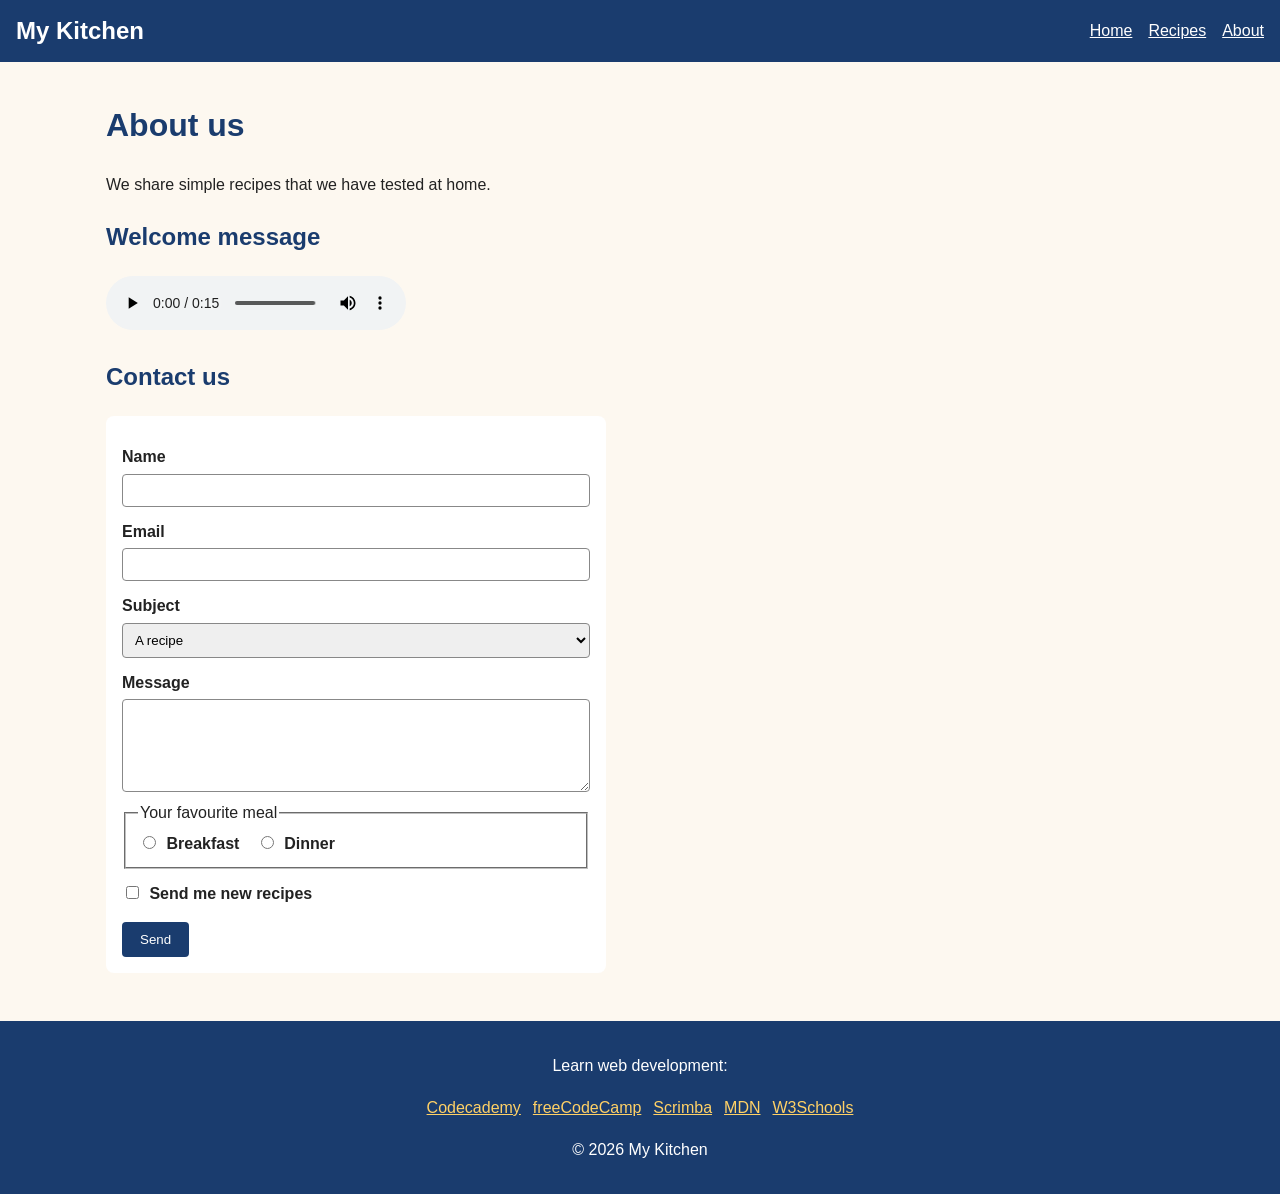
==== about.html @ f415b22b "Initial commit: recipe website" ====
<!DOCTYPE html>
<!-- Page 2 de Personne B : "About" + audio + formulaire de contact -->
<html lang="en">
<head>
  <meta charset="UTF-8">
  <meta name="viewport" content="width=device-width, initial-scale=1.0">
  <title>About and contact</title>
  <link rel="stylesheet" href="css/style.css">
</head>
<body>

  <header class="site-header">
    <a href="index.html" class="logo">My Kitchen</a>
    <nav>
      <ul>
        <li><a href="index.html">Home</a></li>
        <li><a href="recettes.html">Recipes</a></li>
        <li><a href="about.html">About</a></li>
      </ul>
    </nav>
  </header>

  <main>
    <h1>About us</h1>
    <p>We share simple recipes that we have tested at home.</p>

    <!-- AUDIO : un message de bienvenue -->
    <h2>Welcome message</h2>
    <audio controls>
      <source src="audio/welcome.mp3" type="audio/mpeg">
      Your browser does not support audio.
    </audio>

    <!-- FORMULAIRE : chaque champ a un label relié par for / id -->
    <h2>Contact us</h2>
    <form action="#" method="post">
      <label for="name">Name</label>
      <input type="text" id="name" name="name" required>

      <label for="email">Email</label>
      <input type="email" id="email" name="email" required>

      <label for="subject">Subject</label>
      <select id="subject" name="subject">
        <option value="recipe">A recipe</option>
        <option value="question">A question</option>
        <option value="other">Other</option>
      </select>

      <label for="message">Message</label>
      <textarea id="message" name="message" rows="5" required></textarea>
<fieldset>
  <legend>Your favourite meal</legend>
  <input type="radio" id="breakfast" name="meal" value="breakfast">
  <label for="breakfast">Breakfast</label>
  <input type="radio" id="dinner" name="meal" value="dinner">
  <label for="dinner">Dinner</label>
</fieldset>

<label>
  <input type="checkbox" name="newsletter" value="yes">
  Send me new recipes
</label>

      <button type="submit">Send</button>
    </form>
  </main>

  <footer>
    <p>Learn web development:</p>
    <ul>
      <li><a href="https://www.codecademy.com" target="_blank" rel="noopener">Codecademy</a></li>
      <li><a href="https://www.freecodecamp.org" target="_blank" rel="noopener">freeCodeCamp</a></li>
      <li><a href="https://scrimba.com" target="_blank" rel="noopener">Scrimba</a></li>
      <li><a href="https://developer.mozilla.org" target="_blank" rel="noopener">MDN</a></li>
      <li><a href="https://www.w3schools.com" target="_blank" rel="noopener">W3Schools</a></li>
    </ul>
    <p>&copy; 2026 My Kitchen</p>
  </footer>

</body>
</html>
---- css/style.css ----
/* ==========================================================
   STYLE DE PERSONNE B (binôme 2)
   Ce fichier couvre : base, en-tête, galerie (Grid),
   tableau, formulaire, pied de page et responsive.
   ========================================================== */

/* 1. Couleurs : on les définit une fois, on les réutilise partout */
:root {
  --bleu: #1a3c6e;
  --orange: #f4a261;
  --fond: #fdf8f0;
  --texte: #222222;
}

/* 2. Base : chaque boîte compte sa bordure et son padding dans sa largeur */
* {
  box-sizing: border-box;
}

body {
  margin: 0;
  font-family: Arial, sans-serif;
  line-height: 1.6;
  color: var(--texte);
  background-color: var(--fond);
}

main {
  max-width: 1100px;
  margin: 0 auto;
  padding: 16px;
}

h1, h2 {
  color: var(--bleu);
}

/* 3. En-tête et menu (Flexbox : une ligne, le menu à droite) */
.site-header {
  display: flex;
  justify-content: space-between;
  align-items: center;
  flex-wrap: wrap;
  gap: 12px;
  padding: 12px 16px;
  background-color: var(--bleu);
}

.logo {
  color: white;
  font-size: 1.5rem;
  font-weight: bold;
  text-decoration: none;
}

.site-header ul {
  display: flex;
  gap: 16px;
  list-style: none;
  margin: 0;
  padding: 0;
}

.site-header a {
  color: white;
}

/* 4. GALERIE (CSS Grid) : par défaut 1 colonne (téléphone) */
.gallery {
  display: grid;
  grid-template-columns: 1fr;
  gap: 16px;
}

.card {
  background-color: white;
  border: 3px solid var(--bleu);
  border-radius: 8px;
  padding: 12px;
}

/* Toutes les photos ont la même taille grâce à object-fit */
.card img {
  width: 100%;
  height: 180px;
  object-fit: cover;
  border: 2px solid var(--orange);
  border-radius: 6px;
}

/* 5. TABLEAU */
table {
  width: 100%;
  border-collapse: collapse;
  background-color: white;
}

th, td {
  border: 1px solid #999999;
  padding: 8px;
  text-align: left;
}

th {
  background-color: var(--bleu);
  color: white;
}

/* 6. FORMULAIRE */
form {
  max-width: 500px;
  padding: 16px;
  background-color: white;
  border-radius: 8px;
}

label {
  display: block;
  margin-top: 12px;
  font-weight: bold;
}

input, select, textarea {
  width: 100%;
  padding: 8px;
  margin-top: 4px;
  border: 1px solid #888888;
  border-radius: 4px;
  font-family: inherit;
}

button {
  margin-top: 16px;
  padding: 10px 18px;
  border: none;
  border-radius: 4px;
  background-color: var(--bleu);
  color: white;
  cursor: pointer;
}

/* 7. PIED DE PAGE */
footer {
  margin-top: 32px;
  padding: 16px;
  background-color: var(--bleu);
  color: white;
  text-align: center;
}

footer ul {
  display: flex;
  flex-wrap: wrap;
  justify-content: center;
  gap: 12px;
  list-style: none;
  padding: 0;
}

footer a {
  color: #ffd166;
}

/* 8. RESPONSIVE : on change la disposition selon la largeur de l'écran */

/* Tablette : 2 colonnes pour la galerie */
@media (min-width: 600px) {
  .gallery {
    grid-template-columns: repeat(2, 1fr);
  }
}

/* Ordinateur : 3 colonnes pour la galerie */
@media (min-width: 1024px) {
  .gallery {
    grid-template-columns: repeat(3, 1fr);
  }
}
input[type="radio"],
input[type="checkbox"] {
  width: auto;
  margin-right: 6px;
}

fieldset label {
  display: inline;
  margin-right: 12px;
}
.tip {
  background-color: #fff3d6;
  border-left: 5px solid var(--orange);
  padding: 12px;
  margin: 16px 0;
}

.highlight {
  font-weight: bold;
  color: var(--bleu);
}
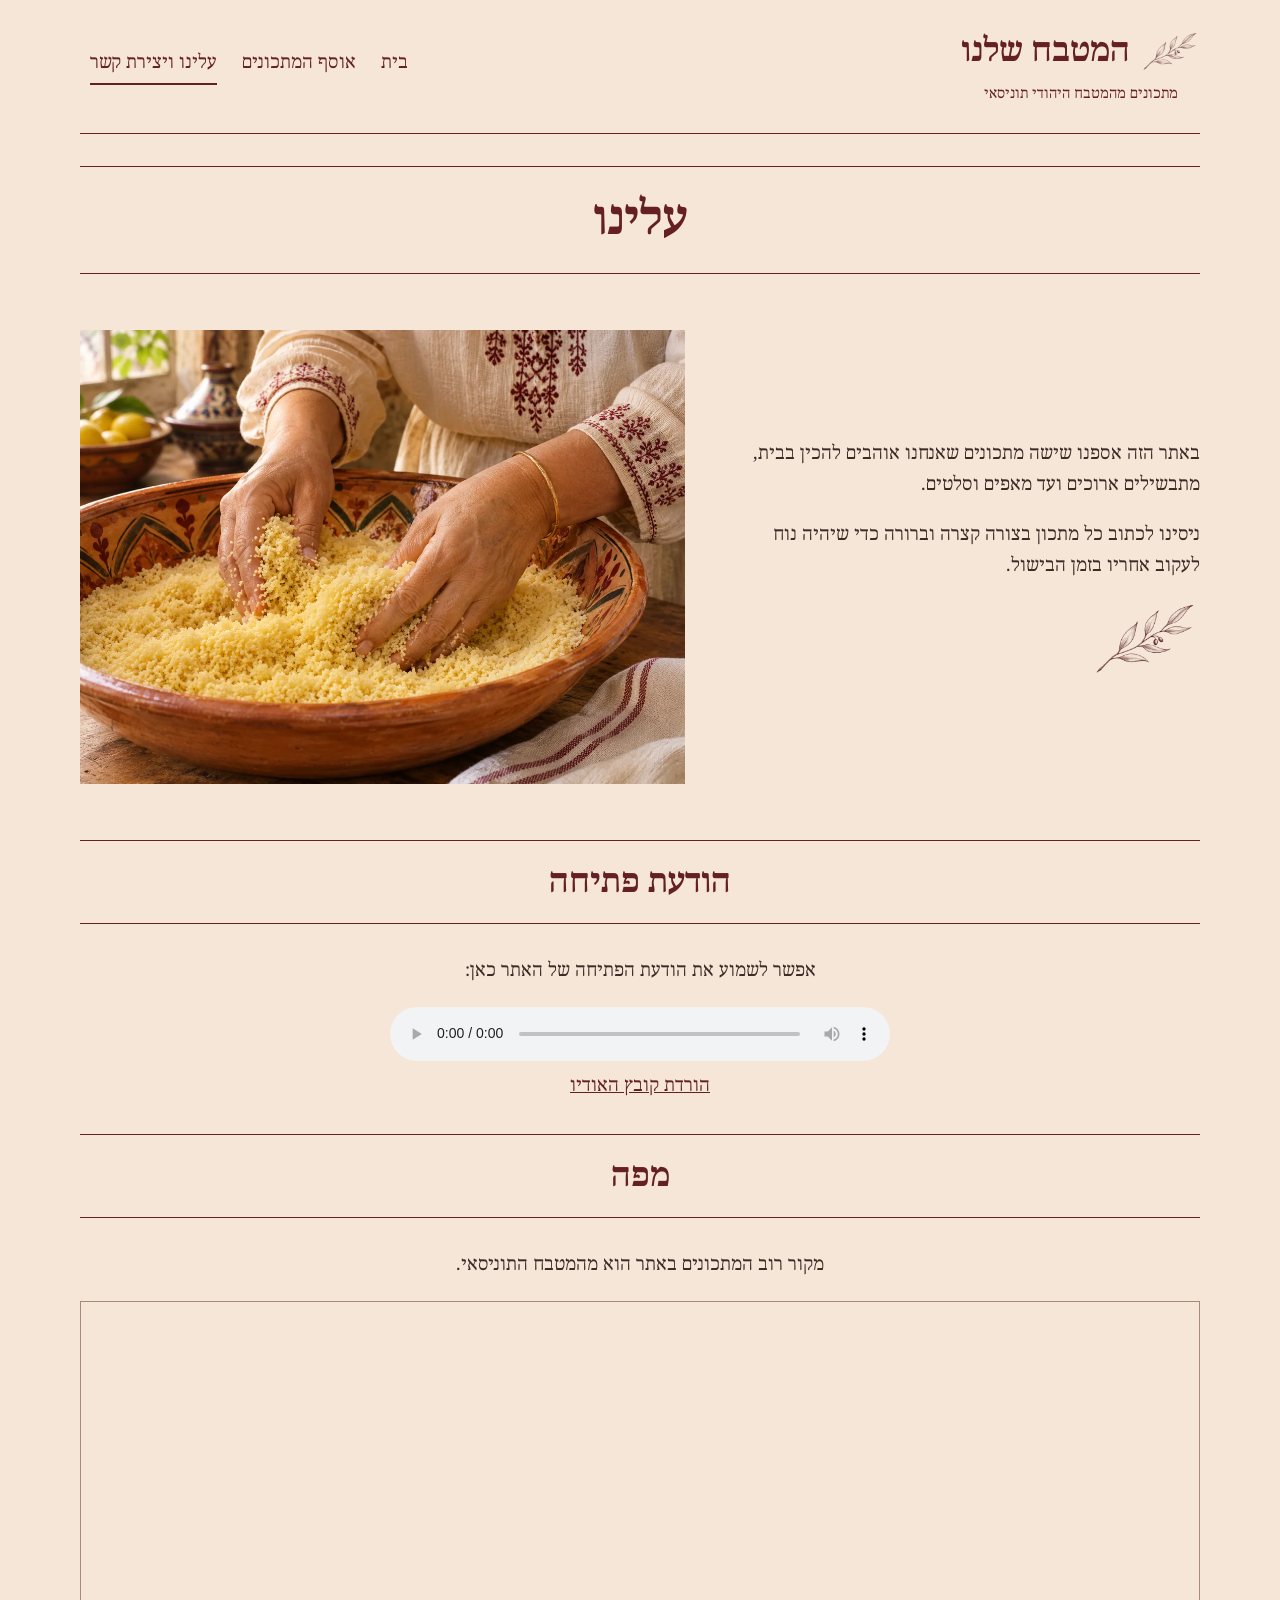
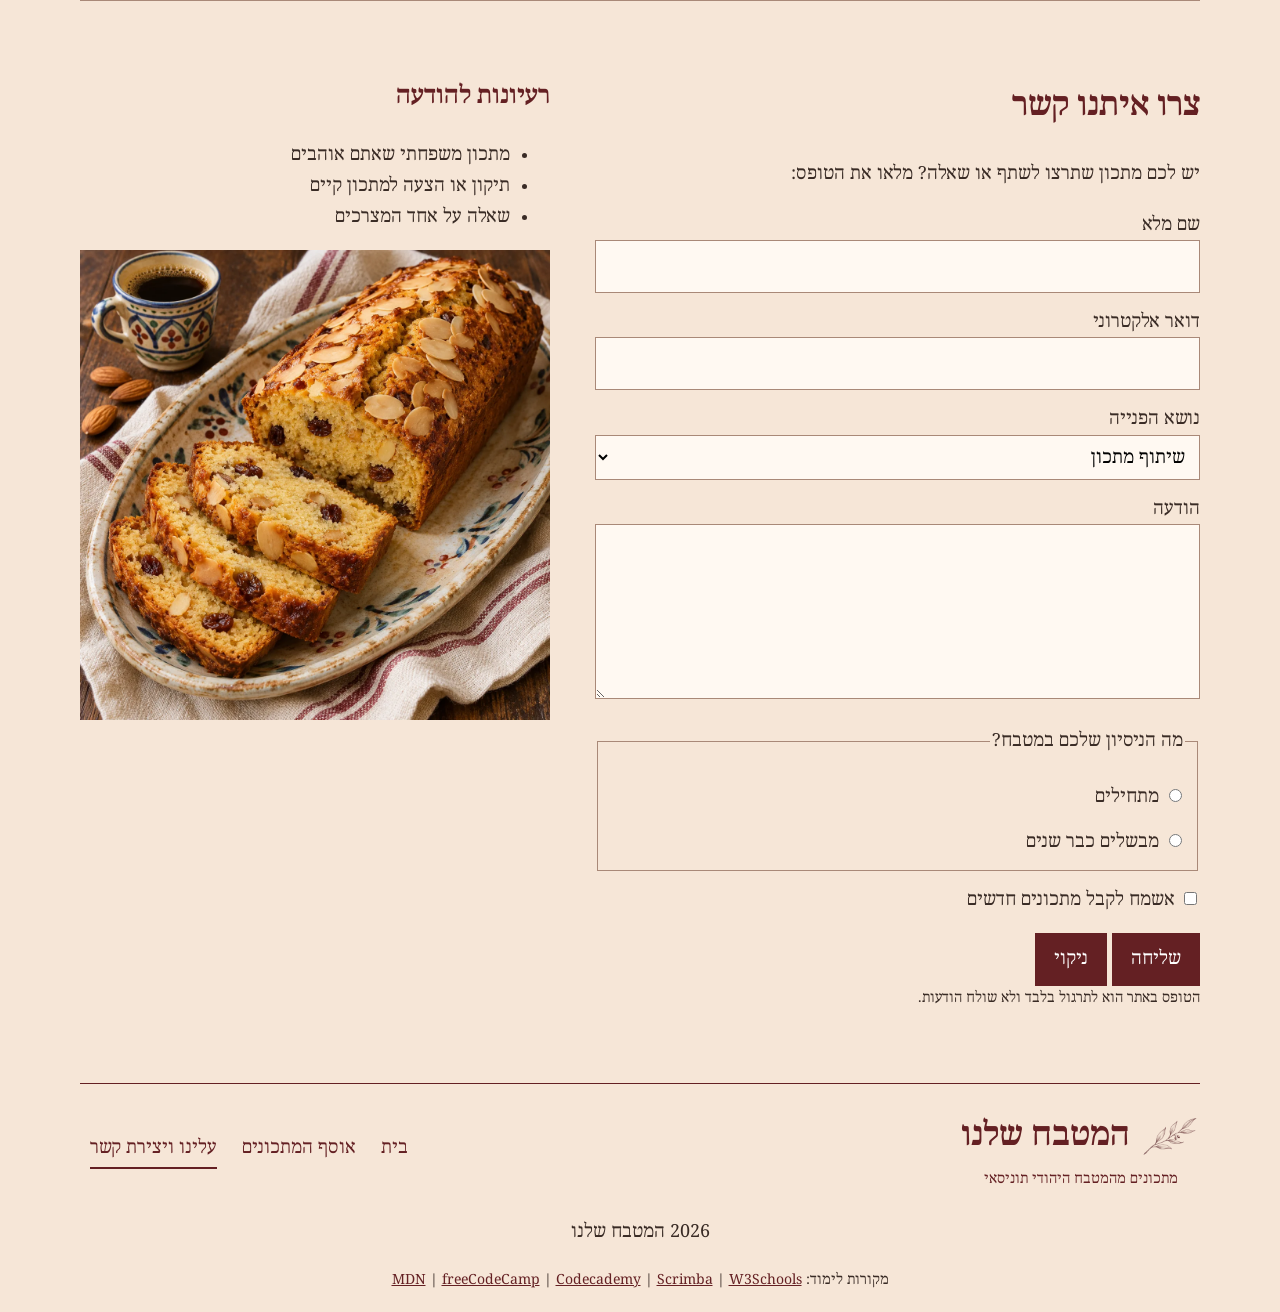
==== commit cd25124d: "Finish Hebrew RTL site, recipes page, about page and responsive CSS" ====
--- a/about.html
+++ b/about.html
@@ -1,82 +1,128 @@
 <!DOCTYPE html>
-<!-- Page 2 de Personne B : "About" + audio + formulaire de contact -->
-<html lang="en">
+<html lang="he" dir="rtl">
 <head>
-  <meta charset="UTF-8">
-  <meta name="viewport" content="width=device-width, initial-scale=1.0">
-  <title>About and contact</title>
-  <link rel="stylesheet" href="css/style.css">
+  <meta charset="utf-8">
+  <meta name="viewport" content="width=device-width, initial-scale=1">
+  <title>המטבח שלנו - עלינו ויצירת קשר</title>
+  <link href="https://fonts.googleapis.com/css2?family=Noto+Serif+Hebrew:wght@400;700&display=swap" rel="stylesheet">
+  <link href="css/style.css" rel="stylesheet">
 </head>
 <body>
-
   <header class="site-header">
-    <a href="index.html" class="logo">My Kitchen</a>
+    <a class="logo" href="index.html">
+      <span class="logo-top">
+        <img src="images/web/olive-branch.webp" alt="" class="logo-icon">
+        <strong class="logo-title">המטבח שלנו</strong>
+      </span>
+      <span class="logo-subtitle">מתכונים מהמטבח היהודי תוניסאי</span>
+    </a>
     <nav>
-      <ul>
-        <li><a href="index.html">Home</a></li>
-        <li><a href="recettes.html">Recipes</a></li>
-        <li><a href="about.html">About</a></li>
-      </ul>
+      <a href="index.html">בית</a>
+      <a href="recettes.html">אוסף המתכונים</a>
+      <a href="about.html" class="active">עלינו ויצירת קשר</a>
     </nav>
   </header>
 
   <main>
-    <h1>About us</h1>
-    <p>We share simple recipes that we have tested at home.</p>
+    <section>
+      <h1 class="section-title">עלינו</h1>
+      <div class="row">
+        <div class="column">
+          <p>באתר הזה אספנו שישה מתכונים שאנחנו אוהבים להכין בבית, מתבשילים ארוכים ועד מאפים וסלטים.</p>
+          <p>ניסינו לכתוב כל מתכון בצורה קצרה וברורה כדי שיהיה נוח לעקוב אחריו בזמן הבישול.</p>
+          <img src="images/web/olive-branch.webp" alt="" class="branch">
+        </div>
+        <img src="images/web/making-couscous.webp" alt="הכנת קוסקוס בקערה" class="wide">
+      </div>
+    </section>
 
-    <!-- AUDIO : un message de bienvenue -->
-    <h2>Welcome message</h2>
-    <audio controls>
-      <source src="audio/welcome.mp3" type="audio/mpeg">
-      Your browser does not support audio.
-    </audio>
+    <section class="welcome">
+      <h2 class="section-title">הודעת פתיחה</h2>
+      <p>אפשר לשמוע את הודעת הפתיחה של האתר כאן:</p>
+      <audio controls>
+        <source src="audio/welcome-he.m4a" type="audio/mp4">
+        הדפדפן לא תומך בנגן אודיו.
+      </audio>
+      <p><a href="audio/welcome-he.m4a" download>הורדת קובץ האודיו</a></p>
+    </section>
 
-    <!-- FORMULAIRE : chaque champ a un label relié par for / id -->
-    <h2>Contact us</h2>
-    <form action="#" method="post">
-      <label for="name">Name</label>
-      <input type="text" id="name" name="name" required>
+    <section class="center">
+      <h2 class="section-title">מפה</h2>
+      <p>מקור רוב המתכונים באתר הוא מהמטבח התוניסאי.</p>
+      <iframe src="https://www.openstreetmap.org/export/embed.html?bbox=9.8%2C33.6%2C11.3%2C37.0&layer=mapnik" height="300" title="מפת תוניסיה"></iframe>
+    </section>
 
-      <label for="email">Email</label>
-      <input type="email" id="email" name="email" required>
+    <section class="row contact">
+      <div class="wide">
+        <h2>צרו איתנו קשר</h2>
+        <p>יש לכם מתכון שתרצו לשתף או שאלה? מלאו את הטופס:</p>
+        <form action="about.html" method="get">
+          <label for="name">שם מלא</label>
+          <input type="text" id="name" name="name" required>
 
-      <label for="subject">Subject</label>
-      <select id="subject" name="subject">
-        <option value="recipe">A recipe</option>
-        <option value="question">A question</option>
-        <option value="other">Other</option>
-      </select>
+          <label for="email">דואר אלקטרוני</label>
+          <input type="email" id="email" name="email" required>
 
-      <label for="message">Message</label>
-      <textarea id="message" name="message" rows="5" required></textarea>
-<fieldset>
-  <legend>Your favourite meal</legend>
-  <input type="radio" id="breakfast" name="meal" value="breakfast">
-  <label for="breakfast">Breakfast</label>
-  <input type="radio" id="dinner" name="meal" value="dinner">
-  <label for="dinner">Dinner</label>
-</fieldset>
+          <label for="subject">נושא הפנייה</label>
+          <select id="subject" name="subject">
+            <option value="recipe">שיתוף מתכון</option>
+            <option value="question">שאלה על מתכון</option>
+            <option value="other">נושא אחר</option>
+          </select>
 
-<label>
-  <input type="checkbox" name="newsletter" value="yes">
-  Send me new recipes
-</label>
+          <label for="message">הודעה</label>
+          <textarea id="message" name="message" rows="5" required></textarea>
 
-      <button type="submit">Send</button>
-    </form>
+          <fieldset>
+            <legend>מה הניסיון שלכם במטבח?</legend>
+            <label><input type="radio" class="choice" name="experience" value="beginner"> מתחילים</label>
+            <label><input type="radio" class="choice" name="experience" value="experienced"> מבשלים כבר שנים</label>
+          </fieldset>
+
+          <label><input type="checkbox" class="choice" name="newsletter" value="yes"> אשמח לקבל מתכונים חדשים</label>
+
+          <button type="submit">שליחה</button>
+          <button type="reset">ניקוי</button>
+        </form>
+        <p class="note">הטופס באתר הוא לתרגול בלבד ולא שולח הודעות.</p>
+      </div>
+
+      <aside class="column">
+        <h3>רעיונות להודעה</h3>
+        <ul>
+          <li>מתכון משפחתי שאתם אוהבים</li>
+          <li>תיקון או הצעה למתכון קיים</li>
+          <li>שאלה על אחד המצרכים</li>
+        </ul>
+        <img src="images/web/boulou.webp" alt="פרוסות עוגת בולו עם שקדים">
+      </aside>
+    </section>
   </main>
 
   <footer>
-    <p>Learn web development:</p>
-    <ul>
-      <li><a href="https://www.codecademy.com" target="_blank" rel="noopener">Codecademy</a></li>
-      <li><a href="https://www.freecodecamp.org" target="_blank" rel="noopener">freeCodeCamp</a></li>
-      <li><a href="https://scrimba.com" target="_blank" rel="noopener">Scrimba</a></li>
-      <li><a href="https://developer.mozilla.org" target="_blank" rel="noopener">MDN</a></li>
-      <li><a href="https://www.w3schools.com" target="_blank" rel="noopener">W3Schools</a></li>
-    </ul>
-    <p>&copy; 2026 My Kitchen</p>
+    <div class="footer-top">
+      <a class="logo" href="index.html">
+        <span class="logo-top">
+          <img src="images/web/olive-branch.webp" alt="" class="logo-icon">
+          <strong class="logo-title">המטבח שלנו</strong>
+        </span>
+        <span class="logo-subtitle">מתכונים מהמטבח היהודי תוניסאי</span>
+      </a>
+      <nav>
+        <a href="index.html">בית</a>
+        <a href="recettes.html">אוסף המתכונים</a>
+        <a href="about.html" class="active">עלינו ויצירת קשר</a>
+      </nav>
+    </div>
+    <p>2026 המטבח שלנו</p>
+    <p class="learning-links">
+      מקורות לימוד:
+        <a href="https://developer.mozilla.org/" target="_blank">MDN</a> |
+        <a href="https://www.freecodecamp.org/" target="_blank">freeCodeCamp</a> |
+        <a href="https://www.codecademy.com/" target="_blank">Codecademy</a> |
+        <a href="https://scrimba.com/" target="_blank">Scrimba</a> |
+        <a href="https://www.w3schools.com/" target="_blank">W3Schools</a>
+    </p>
   </footer>
-
 </body>
 </html>
--- a/css/style.css
+++ b/css/style.css
@@ -1,199 +1,218 @@
-/* ==========================================================
-   STYLE DE PERSONNE B (binôme 2)
-   Ce fichier couvre : base, en-tête, galerie (Grid),
-   tableau, formulaire, pied de page et responsive.
-   ========================================================== */
-
-/* 1. Couleurs : on les définit une fois, on les réutilise partout */
-:root {
-  --bleu: #1a3c6e;
-  --orange: #f4a261;
-  --fond: #fdf8f0;
-  --texte: #222222;
-}
-
-/* 2. Base : chaque boîte compte sa bordure et son padding dans sa largeur */
+/* עיצוב בסיסי לכל הדפים */
 * {
   box-sizing: border-box;
 }
-
 body {
-  margin: 0;
-  font-family: Arial, sans-serif;
-  line-height: 1.6;
-  color: var(--texte);
-  background-color: var(--fond);
-}
-
-main {
-  max-width: 1100px;
-  margin: 0 auto;
-  padding: 16px;
-}
-
-h1, h2 {
-  color: var(--bleu);
-}
-
-/* 3. En-tête et menu (Flexbox : une ligne, le menu à droite) */
+  width: 90%;
+  max-width: 1120px;
+  margin: auto;
+  background: #f6e6d7;
+  color: #392b25;
+  font-family: "Noto Serif Hebrew", serif;
+  font-size: 18px;
+  line-height: 1.7;
+}
+img {
+  display: block;
+  max-width: 100%;
+  height: auto;
+}
+a, h1, h2, h3 {
+  color: #642023;
+}
+h1 {
+  font-size: 46px;
+}
+h2 {
+  font-size: 32px;
+}
+h3 {
+  font-size: 24px;
+}
+p {
+  margin: 0 0 20px;
+}
+
+/* כותרת, תפריט ושורות של שני טורים (Flexbox) */
+.site-header, .footer-top, .row {
+  display: flex;
+  align-items: center;
+  justify-content: space-between;
+  gap: 30px;
+  padding: 24px 0;
+}
 .site-header {
+  border-bottom: 1px solid #642023;
+}
+.column {
+  width: 42%;
+}
+.wide {
+  width: 54%;
+}
+.logo {
+  text-align: center;
+  text-decoration: none;
+}
+.logo-top {
   display: flex;
-  justify-content: space-between;
   align-items: center;
-  flex-wrap: wrap;
-  gap: 12px;
-  padding: 12px 16px;
-  background-color: var(--bleu);
-}
-
-.logo {
+  justify-content: center;
+  gap: 10px;
+}
+.logo-icon {
+  width: 60px;
+}
+.logo-title {
+  font-size: 32px;
+}
+.logo-subtitle, .note, .learning-links {
+  font-size: 14px;
+}
+nav a {
+  display: inline-block;
+  margin: 5px 10px;
+  padding-bottom: 4px;
+  text-decoration: none;
+  border-bottom: 2px solid transparent;
+  transition: 0.2s;
+}
+nav a:hover, nav .active {
+  border-bottom-color: #642023;
+}
+.hero h1 {
+  font-size: 54px;
+  line-height: 1.2;
+}
+.branch {
+  width: 110px;
+}
+.button {
+  display: inline-block;
+  padding: 10px 24px;
+  background: #642023;
   color: white;
-  font-size: 1.5rem;
-  font-weight: bold;
   text-decoration: none;
-}
-
-.site-header ul {
-  display: flex;
-  gap: 16px;
-  list-style: none;
-  margin: 0;
-  padding: 0;
-}
-
-.site-header a {
+  transition: 0.2s;
+}
+.button:hover {
+  background: #451619;
+}
+.section-title, .tip {
+  padding: 14px 0;
+  border-top: 1px solid #642023;
+  border-bottom: 1px solid #642023;
+}
+.section-title, .home-intro, .welcome, .page-heading, .center, footer {
+  text-align: center;
+}
+.section-title, .page-heading {
+  margin: 32px 0;
+}
+
+/* גלריית המתכונים (CSS Grid) */
+.cards {
+  display: grid;
+  grid-template-columns: repeat(3, 1fr);
+  gap: 24px;
+}
+.recipe-card img {
+  width: 100%;
+  height: 300px;
+  object-fit: cover;
+}
+.recipe-card h3 {
+  margin: 14px 0 8px;
+}
+.recipe-detail, footer {
+  border-top: 1px solid #642023;
+  margin-top: 30px;
+}
+.recipe-body, .contact {
+  align-items: flex-start;
+}
+.table-scroll {
+  overflow-x: auto;
+}
+table {
+  width: 100%;
+  border-collapse: collapse;
+}
+th, td {
+  padding: 10px;
+  border: 1px solid #a98978;
+  text-align: right;
+}
+thead {
+  background: #642023;
   color: white;
 }
 
-/* 4. GALERIE (CSS Grid) : par défaut 1 colonne (téléphone) */
-.gallery {
-  display: grid;
-  grid-template-columns: 1fr;
-  gap: 16px;
-}
-
-.card {
-  background-color: white;
-  border: 3px solid var(--bleu);
-  border-radius: 8px;
-  padding: 12px;
-}
-
-/* Toutes les photos ont la même taille grâce à object-fit */
-.card img {
-  width: 100%;
-  height: 180px;
-  object-fit: cover;
-  border: 2px solid var(--orange);
-  border-radius: 6px;
-}
-
-/* 5. TABLEAU */
-table {
-  width: 100%;
-  border-collapse: collapse;
-  background-color: white;
-}
-
-th, td {
-  border: 1px solid #999999;
-  padding: 8px;
-  text-align: left;
-}
-
-th {
-  background-color: var(--bleu);
-  color: white;
-}
-
-/* 6. FORMULAIRE */
-form {
-  max-width: 500px;
-  padding: 16px;
-  background-color: white;
-  border-radius: 8px;
-}
-
+/* טופס ומדיה */
 label {
   display: block;
-  margin-top: 12px;
-  font-weight: bold;
-}
-
+  margin-top: 14px;
+}
 input, select, textarea {
   width: 100%;
-  padding: 8px;
-  margin-top: 4px;
-  border: 1px solid #888888;
-  border-radius: 4px;
-  font-family: inherit;
-}
-
+  padding: 10px;
+  border: 1px solid #a98978;
+  background: #fff9f2;
+  font: inherit;
+}
+fieldset {
+  margin-top: 16px;
+  padding: 12px;
+  border: 1px solid #a98978;
+}
+.choice {
+  width: auto;
+}
 button {
-  margin-top: 16px;
   padding: 10px 18px;
-  border: none;
-  border-radius: 4px;
-  background-color: var(--bleu);
+  margin-top: 18px;
+  background: #642023;
   color: white;
+  border: 1px solid #642023;
   cursor: pointer;
-}
-
-/* 7. PIED DE PAGE */
-footer {
-  margin-top: 32px;
-  padding: 16px;
-  background-color: var(--bleu);
-  color: white;
-  text-align: center;
-}
-
-footer ul {
-  display: flex;
-  flex-wrap: wrap;
-  justify-content: center;
-  gap: 12px;
-  list-style: none;
-  padding: 0;
-}
-
-footer a {
-  color: #ffd166;
-}
-
-/* 8. RESPONSIVE : on change la disposition selon la largeur de l'écran */
-
-/* Tablette : 2 colonnes pour la galerie */
-@media (min-width: 600px) {
-  .gallery {
+  font: inherit;
+}
+audio {
+  width: 100%;
+  max-width: 500px;
+}
+embed, iframe {
+  width: 100%;
+  border: 1px solid #a98978;
+  margin-bottom: 16px;
+}
+
+/* התאמה למסך טאבלט */
+@media (max-width: 900px) {
+  .cards {
     grid-template-columns: repeat(2, 1fr);
   }
-}
-
-/* Ordinateur : 3 colonnes pour la galerie */
-@media (min-width: 1024px) {
-  .gallery {
-    grid-template-columns: repeat(3, 1fr);
-  }
-}
-input[type="radio"],
-input[type="checkbox"] {
-  width: auto;
-  margin-right: 6px;
-}
-
-fieldset label {
-  display: inline;
-  margin-right: 12px;
-}
-.tip {
-  background-color: #fff3d6;
-  border-left: 5px solid var(--orange);
-  padding: 12px;
-  margin: 16px 0;
-}
-
-.highlight {
-  font-weight: bold;
-  color: var(--bleu);
-}+  .hero h1 {
+    font-size: 42px;
+  }
+}
+
+/* התאמה למסך טלפון */
+@media (max-width: 650px) {
+  body {
+    font-size: 16px;
+  }
+  h1, h2 {
+    font-size: 28px;
+  }
+  .site-header, .footer-top, .row {
+    flex-direction: column;
+    align-items: stretch;
+  }
+  .column, .wide {
+    width: 100%;
+  }
+  .cards {
+    grid-template-columns: 1fr;
+  }
+}
